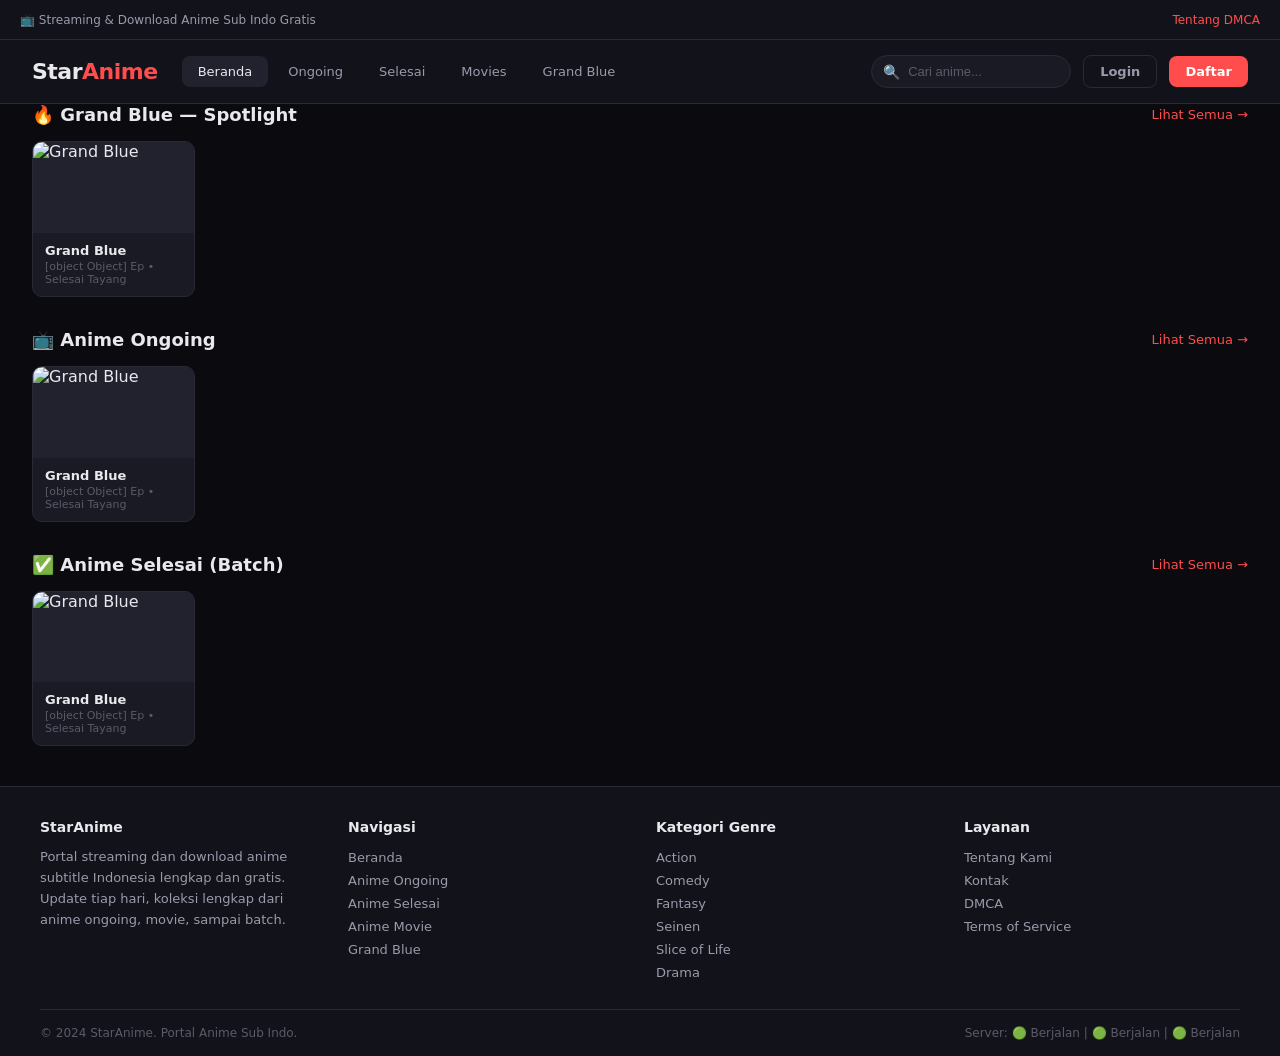
==== kuramanime-clone/index.html @ 2b2da693 "Add files via upload" ====
<!DOCTYPE html>
<html lang="id">
<head>
  <meta charset="UTF-8">
  <meta name="viewport" content="width=device-width, initial-scale=1.0">
  <title>StarAnime — Portal Streaming & Download Anime Sub Indo</title>
  <link rel="stylesheet" href="style.css">
</head>
<body>

  <!-- Top Bar -->
  <div class="top-bar">
    <div class="ads-info">
      <span>📺 Streaming & Download Anime Sub Indo Gratis</span>
    </div>
    <div>
      <a href="#">Tentang</a>
      <a href="#">DMCA</a>
    </div>
  </div>

  <!-- Header -->
  <header class="header">
    <a href="index.html" class="logo">Star<span>Anime</span></a>
    <ul class="nav">
      <li><a href="index.html" class="active">Beranda</a></li>
      <li><a href="#">Ongoing</a></li>
      <li><a href="#">Selesai</a></li>
      <li><a href="#">Movies</a></li>
      <li><a href="anime.html?anime=grand-blue">Grand Blue</a></li>
    </ul>
    <div class="header-right">
      <div class="search-box">
        <span class="icon">🔍</span>
        <input type="text" placeholder="Cari anime..." id="searchInput">
      </div>
      <a href="#" class="btn btn-outline">Login</a>
      <a href="#" class="btn btn-primary">Daftar</a>
    </div>
  </header>

  <!-- Main Content -->
  <main class="main" id="main"></main>

  <!-- Footer -->
  <footer class="footer">
    <div class="footer-grid">
      <div class="footer-col">
        <h3>StarAnime</h3>
        <p style="color:var(--text-secondary);font-size:13px;line-height:1.6">
          Portal streaming dan download anime subtitle Indonesia lengkap dan gratis.
          Update tiap hari, koleksi lengkap dari anime ongoing, movie, sampai batch.
        </p>
      </div>
      <div class="footer-col">
        <h3>Navigasi</h3>
        <ul>
          <li><a href="index.html">Beranda</a></li>
          <li><a href="#">Anime Ongoing</a></li>
          <li><a href="#">Anime Selesai</a></li>
          <li><a href="#">Anime Movie</a></li>
          <li><a href="anime.html?anime=grand-blue">Grand Blue</a></li>
        </ul>
      </div>
      <div class="footer-col">
        <h3>Kategori Genre</h3>
        <ul>
          <li><a href="#">Action</a></li>
          <li><a href="#">Comedy</a></li>
          <li><a href="#">Fantasy</a></li>
          <li><a href="#">Seinen</a></li>
          <li><a href="#">Slice of Life</a></li>
          <li><a href="#">Drama</a></li>
        </ul>
      </div>
      <div class="footer-col">
        <h3>Layanan</h3>
        <ul>
          <li><a href="#">Tentang Kami</a></li>
          <li><a href="#">Kontak</a></li>
          <li><a href="#">DMCA</a></li>
          <li><a href="#">Terms of Service</a></li>
        </ul>
      </div>
    </div>
    <div class="footer-bottom">
      <span>© 2024 StarAnime. Portal Anime Sub Indo.</span>
      <span>Server: 🟢 Berjalan | 🟢 Berjalan | 🟢 Berjalan</span>
    </div>
  </footer>

  <script src="js/app.js"></script>
</body>
</html>
---- kuramanime-clone/style.css ----
/* ===== RESET & BASE ===== */
*, *::before, *::after { box-sizing: border-box; margin: 0; padding: 0; }

:root {
    --bg-primary: #0a0a0f;
    --bg-secondary: #12121a;
    --bg-card: #1a1a24;
    --bg-hover: #22222e;
    --text-primary: #e8e8ed;
    --text-secondary: #9a9aab;
    --text-muted: #5a5a6a;
    --accent: #ff4d4d;
    --accent-hover: #ff6b6b;
    --accent-glow: rgba(255, 77, 77, 0.3);
    --border: #2a2a36;
    --border-light: #3a3a46;
}

html { scroll-behavior: smooth; }

body {
    font-family: 'Inter', 'Segoe UI', system-ui, sans-serif;
    background: var(--bg-primary);
    color: var(--text-primary);
    min-height: 100vh;
    overflow-x: hidden;
}

a { color: inherit; text-decoration: none; }
ul { list-style: none; }

/* ===== SCROLLBAR ===== */
::-webkit-scrollbar { width: 6px; }
::-webkit-scrollbar-track { background: var(--bg-primary); }
::-webkit-scrollbar-thumb { background: var(--border); border-radius: 3px; }
::-webkit-scrollbar-thumb:hover { background: var(--text-muted); }

/* ===== TOP BAR ===== */
.top-bar {
    position: fixed; top: 0; left: 0; right: 0;
    height: 40px;
    background: var(--bg-secondary);
    border-bottom: 1px solid var(--border);
    display: flex; align-items: center; justify-content: space-between;
    padding: 0 20px;
    font-size: 12px;
    color: var(--text-secondary);
    z-index: 1000;
}
.top-bar .ads-info { display: flex; gap: 16px; align-items: center; }
.top-bar a { color: var(--accent); text-decoration: none; }
.top-bar a:hover { color: var(--accent-hover); }

/* ===== HEADER ===== */
.header {
    position: fixed; top: 40px; left: 0; right: 0;
    height: 64px;
    background: var(--bg-secondary);
    border-bottom: 1px solid var(--border);
    display: flex; align-items: center;
    padding: 0 32px;
    z-index: 999;
    gap: 24px;
}
.logo {
    font-size: 22px; font-weight: 800; color: var(--text-primary);
    text-decoration: none; letter-spacing: -0.5px;
}
.logo span { color: var(--accent); }
.nav { display: flex; gap: 4px; list-style: none; flex: 1; }
.nav li a {
    display: block; padding: 8px 16px; color: var(--text-secondary);
    text-decoration: none; font-size: 13px; border-radius: 8px;
    transition: all 0.2s;
}
.nav li a:hover, .nav li a.active {
    color: var(--text-primary); background: var(--bg-hover);
}
.header-right { display: flex; gap: 12px; margin-left: auto; align-items: center; }
.search-box {
    position: relative; display: flex; align-items: center;
}
.search-box input {
    background: var(--bg-card); border: 1px solid var(--border);
    border-radius: 20px; padding: 8px 16px 8px 36px; color: var(--text-primary);
    font-size: 13px; width: 200px; outline: none; transition: all 0.2s;
}
.search-box input:focus { border-color: var(--accent); width: 260px; }
.search-box input::placeholder { color: var(--text-muted); }
.search-box .icon { position: absolute; left: 12px; color: var(--text-muted); font-size: 14px; }
.btn {
    display: inline-flex; align-items: center; justify-content: center;
    padding: 8px 16px; border-radius: 8px; font-size: 13px; font-weight: 600;
    cursor: pointer; transition: all 0.2s; border: none;
}
.btn-primary { background: var(--accent); color: white; }
.btn-primary:hover { background: var(--accent-hover); color: white; }
.btn-outline { background: transparent; border: 1px solid var(--border); color: var(--text-secondary); }
.btn-outline:hover { border-color: var(--text-muted); color: var(--text-primary); }

/* ===== MAIN CONTENT ===== */
.main { margin-top: 104px; padding: 0 32px; }

/* ===== HERO ===== */
.hero {
    display: flex; gap: 32px; align-items: center;
    background: linear-gradient(135deg, #1a0a0a 0%, #0a0a1a 100%);
    border: 1px solid var(--border); border-radius: 12px;
    padding: 32px; margin-bottom: 32px;
}
.hero-info { flex: 1; }
.hero-badge {
    display: inline-block; padding: 4px 12px; background: var(--accent);
    color: white; border-radius: 20px; font-size: 11px; font-weight: 700;
    text-transform: uppercase; letter-spacing: 1px; margin-bottom: 12px;
}
.hero-info h1 { font-size: 28px; font-weight: 800; margin-bottom: 8px; line-height: 1.2; }
.hero-info p { color: var(--text-secondary); font-size: 14px; line-height: 1.6; margin-bottom: 16px; }
.hero-stats { display: flex; gap: 12px; margin-bottom: 20px; flex-wrap: wrap; }
.hero-stat {
    display: flex; align-items: center; gap: 6px;
    background: var(--bg-card); border: 1px solid var(--border);
    border-radius: 8px; padding: 8px 14px; font-size: 13px;
}
.hero-stat .value { font-weight: 700; color: var(--accent); }
.hero-stat .label { color: var(--text-muted); }
.hero-image { flex-shrink: 0; width: 240px; }
.hero-image img { width: 100%; aspect-ratio: 16/9; object-fit: cover; border-radius: 8px; }

/* ===== SECTION ===== */
.section { margin-bottom: 32px; }
.section-header {
    display: flex; align-items: center; justify-content: space-between;
    margin-bottom: 16px; flex-wrap: wrap; gap: 8px;
}
.section-header h2 { font-size: 18px; font-weight: 700; }
.section-header .link { font-size: 13px; color: var(--accent); }

/* ===== GRID ===== */
.grid {
    display: grid; grid-template-columns: repeat(auto-fill, minmax(160px, 1fr));
    gap: 12px;
}
.card {
    background: var(--bg-card); border: 1px solid var(--border);
    border-radius: 10px; overflow: hidden; cursor: pointer;
    transition: all 0.25s; display: block;
}
.card:hover {
    border-color: var(--border-light);
    transform: translateY(-3px); box-shadow: 0 8px 24px rgba(0,0,0,0.3);
}
.card .thumb {
    width: 100%; aspect-ratio: 16/9; background: var(--bg-hover);
    position: relative; overflow: hidden;
}
.card .thumb img { width: 100%; height: 100%; object-fit: cover; transition: transform 0.3s; }
.card:hover .thumb img { transform: scale(1.05); }
.card .overlay {
    position: absolute; inset: 0; background: rgba(0,0,0,0.5);
    display: flex; align-items: center; justify-content: center;
    opacity: 0; transition: opacity 0.2s;
}
.card:hover .overlay { opacity: 1; }
.play-btn {
    width: 40px; height: 40px; border-radius: 50%; background: var(--accent);
    display: flex; align-items: center; justify-content: center;
    font-size: 16px; color: white; box-shadow: 0 4px 16px var(--accent-glow);
}
.card .info { padding: 10px 12px; }
.card .info .title { font-size: 13px; font-weight: 600; margin-bottom: 2px; white-space: nowrap; overflow: hidden; text-overflow: ellipsis; }
.card .info .sub { font-size: 11px; color: var(--text-muted); }

/* ===== ANIME DETAIL ===== */
.anime-detail-hero {
    display: flex; gap: 32px; align-items: flex-start;
    background: linear-gradient(135deg, #1a0a0a 0%, #0a0a1a 100%);
    border: 1px solid var(--border); border-radius: 12px;
    padding: 32px; margin-bottom: 32px;
}
.anime-cover { flex-shrink: 0; width: 200px; }
.anime-cover img { width: 100%; aspect-ratio: 2/3; object-fit: cover; border-radius: 8px; }
.anime-info { flex: 1; }
.anime-info .title { font-size: 24px; font-weight: 800; margin-bottom: 4px; }
.anime-info .alt-titles { font-size: 12px; color: var(--text-muted); margin-bottom: 8px; }
.anime-info .synopsis { color: var(--text-secondary); font-size: 13px; line-height: 1.7; margin-bottom: 12px; }
.anime-meta {
    display: grid; grid-template-columns: repeat(auto-fill, minmax(140px, 1fr));
    gap: 8px; margin-bottom: 16px;
}
.anime-meta-item {
    display: flex; flex-direction: column; gap: 2px;
    padding: 8px 12px; background: var(--bg-card); border: 1px solid var(--border);
    border-radius: 8px;
}
.anime-meta-item .meta-label { font-size: 10px; color: var(--text-muted); text-transform: uppercase; letter-spacing: 0.5px; }
.anime-meta-item .meta-value { font-size: 12px; font-weight: 600; }
.anime-actions { display: flex; gap: 10px; margin-bottom: 16px; }
.genre-tag {
    display: inline-block; padding: 4px 10px; background: var(--bg-card);
    border: 1px solid var(--border); border-radius: 16px;
    font-size: 11px; color: var(--text-secondary); margin-right: 6px; margin-bottom: 6px;
}

/* ===== EPISODE LIST ===== */
.episode-list { margin-bottom: 24px; }
.episode-list h3 { font-size: 16px; font-weight: 700; margin-bottom: 12px; }
.episode-grid { display: grid; grid-template-columns: repeat(auto-fill, minmax(120px, 1fr)); gap: 8px; }
.episode-item {
    display: flex; flex-direction: column; align-items: center;
    padding: 12px; background: var(--bg-card); border: 1px solid var(--border);
    border-radius: 8px; cursor: pointer; transition: all 0.2s;
}
.episode-item:hover { border-color: var(--accent); background: var(--bg-hover); }
.episode-item .ep-num { font-size: 12px; color: var(--text-muted); margin-bottom: 4px; }
.episode-item .ep-badge { font-size: 14px; font-weight: 700; color: var(--accent); }
.episode-item.active { border-color: var(--accent); background: rgba(255,77,77,0.1); }

/* ===== PLAYER SECTION ===== */
.player-section {
    background: var(--bg-secondary); border: 1px solid var(--border);
    border-radius: 12px; padding: 24px; margin-bottom: 32px;
}
.player-wrapper {
    position: relative; width: 100%; aspect-ratio: 16/9;
    background: #000; border-radius: 8px; overflow: hidden;
    display: flex; align-items: center; justify-content: center;
}
.player-wrapper video, .player-wrapper iframe {
    width: 100%; height: 100%; object-fit: contain;
    border: none;
}
.player-placeholder {
    text-align: center; color: var(--text-muted);
}
.player-placeholder .big-icon { font-size: 48px; margin-bottom: 8px; opacity: 0.5; }
.player-controls {
    display: flex; justify-content: center; gap: 8px; margin-top: 16px;
}
.player-controls button {
    padding: 8px 16px; background: var(--bg-card); border: 1px solid var(--border);
    border-radius: 8px; color: var(--text-primary); cursor: pointer; font-size: 13px;
    transition: all 0.2s;
}
.player-controls button:hover { border-color: var(--accent); color: var(--accent); }

/* ===== EPISODE NAV ===== */
.episode-nav {
    display: flex; align-items: center; justify-content: center; gap: 16px;
    padding: 16px; background: var(--bg-secondary); border: 1px solid var(--border);
    border-radius: 12px; margin-bottom: 32px;
}
.episode-nav a {
    padding: 10px 20px; background: var(--bg-card); border: 1px solid var(--border);
    border-radius: 8px; color: var(--text-primary); font-size: 13px; transition: all 0.2s;
}
.episode-nav a:hover { border-color: var(--accent); color: var(--accent); }
.episode-nav .ep-current { font-size: 14px; font-weight: 700; color: var(--accent); min-width: 80px; text-align: center; }

/* ===== DOWNLOAD SECTION ===== */
.download-section { margin-bottom: 32px; }
.download-section h3 { font-size: 16px; font-weight: 700; margin-bottom: 12px; }
.download-links { display: flex; flex-direction: column; gap: 8px; }
.download-link {
    display: flex; align-items: center; gap: 12px;
    padding: 12px 16px; background: var(--bg-card); border: 1px solid var(--border);
    border-radius: 8px; transition: all 0.2s;
}
.download-link:hover { border-color: var(--accent); }
.download-link .quality { font-size: 12px; font-weight: 700; color: var(--accent); min-width: 50px; }
.download-link .server { font-size: 12px; color: var(--text-muted); }
.download-link .btn { margin-left: auto; }
.download-link .size { font-size: 11px; color: var(--text-muted); }

/* ===== RELATED ANIME ===== */
.related-section { margin-bottom: 32px; }
.related-section h3 { font-size: 16px; font-weight: 700; margin-bottom: 12px; }
.related-grid { display: grid; grid-template-columns: repeat(auto-fill, minmax(140px, 1fr)); gap: 10px; }

/* ===== FOOTER ===== */
.footer {
    background: var(--bg-secondary); border-top: 1px solid var(--border);
    padding: 32px 32px 16px; margin-top: 40px;
}
.footer-grid {
    display: grid; grid-template-columns: repeat(auto-fit, minmax(180px, 1fr));
    gap: 32px; max-width: 1200px; margin: 0 auto 24px;
}
.footer-col h3 { font-size: 14px; font-weight: 700; margin-bottom: 12px; color: var(--text-primary); }
.footer-col ul { list-style: none; }
.footer-col ul li { margin-bottom: 4px; }
.footer-col ul li a { color: var(--text-secondary); font-size: 13px; transition: color 0.2s; }
.footer-col ul li a:hover { color: var(--accent); }
.footer-bottom {
    max-width: 1200px; margin: 0 auto; padding-top: 16px;
    border-top: 1px solid var(--border);
    display: flex; justify-content: space-between; align-items: center; flex-wrap: wrap;
    font-size: 12px; color: var(--text-muted);
}

/* ===== RESPONSIVE ===== */
@media (max-width: 768px) {
    .header { padding: 0 16px; gap: 12px; }
    .nav { display: none; }
    .header-right { margin-left: 0; }
    .search-box input { width: 120px; }
    .search-box input:focus { width: 160px; }
    .main { padding: 0 16px; }
    .hero, .anime-detail-hero { flex-direction: column; }
    .hero-image, .anime-cover { width: 100%; max-width: 200px; }
    .hero-image img, .anime-cover img { aspect-ratio: 16/9; }
}
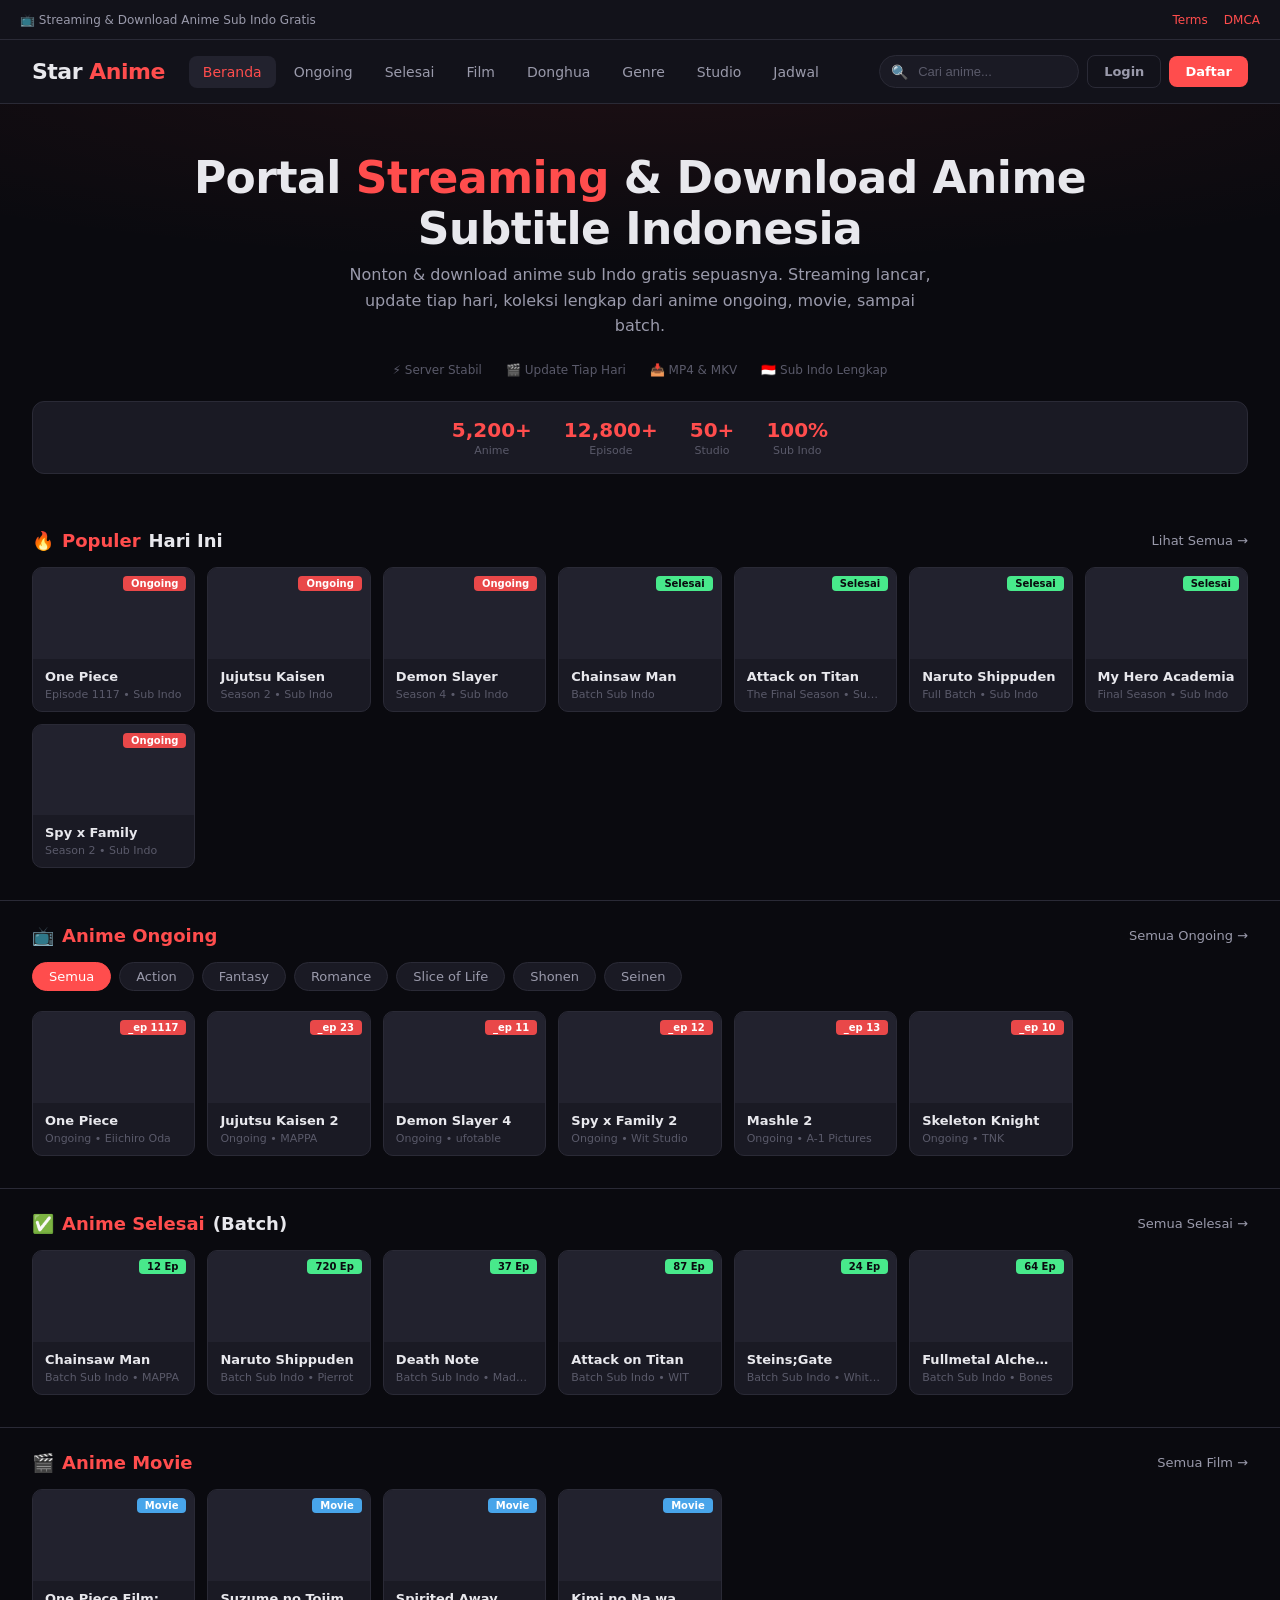
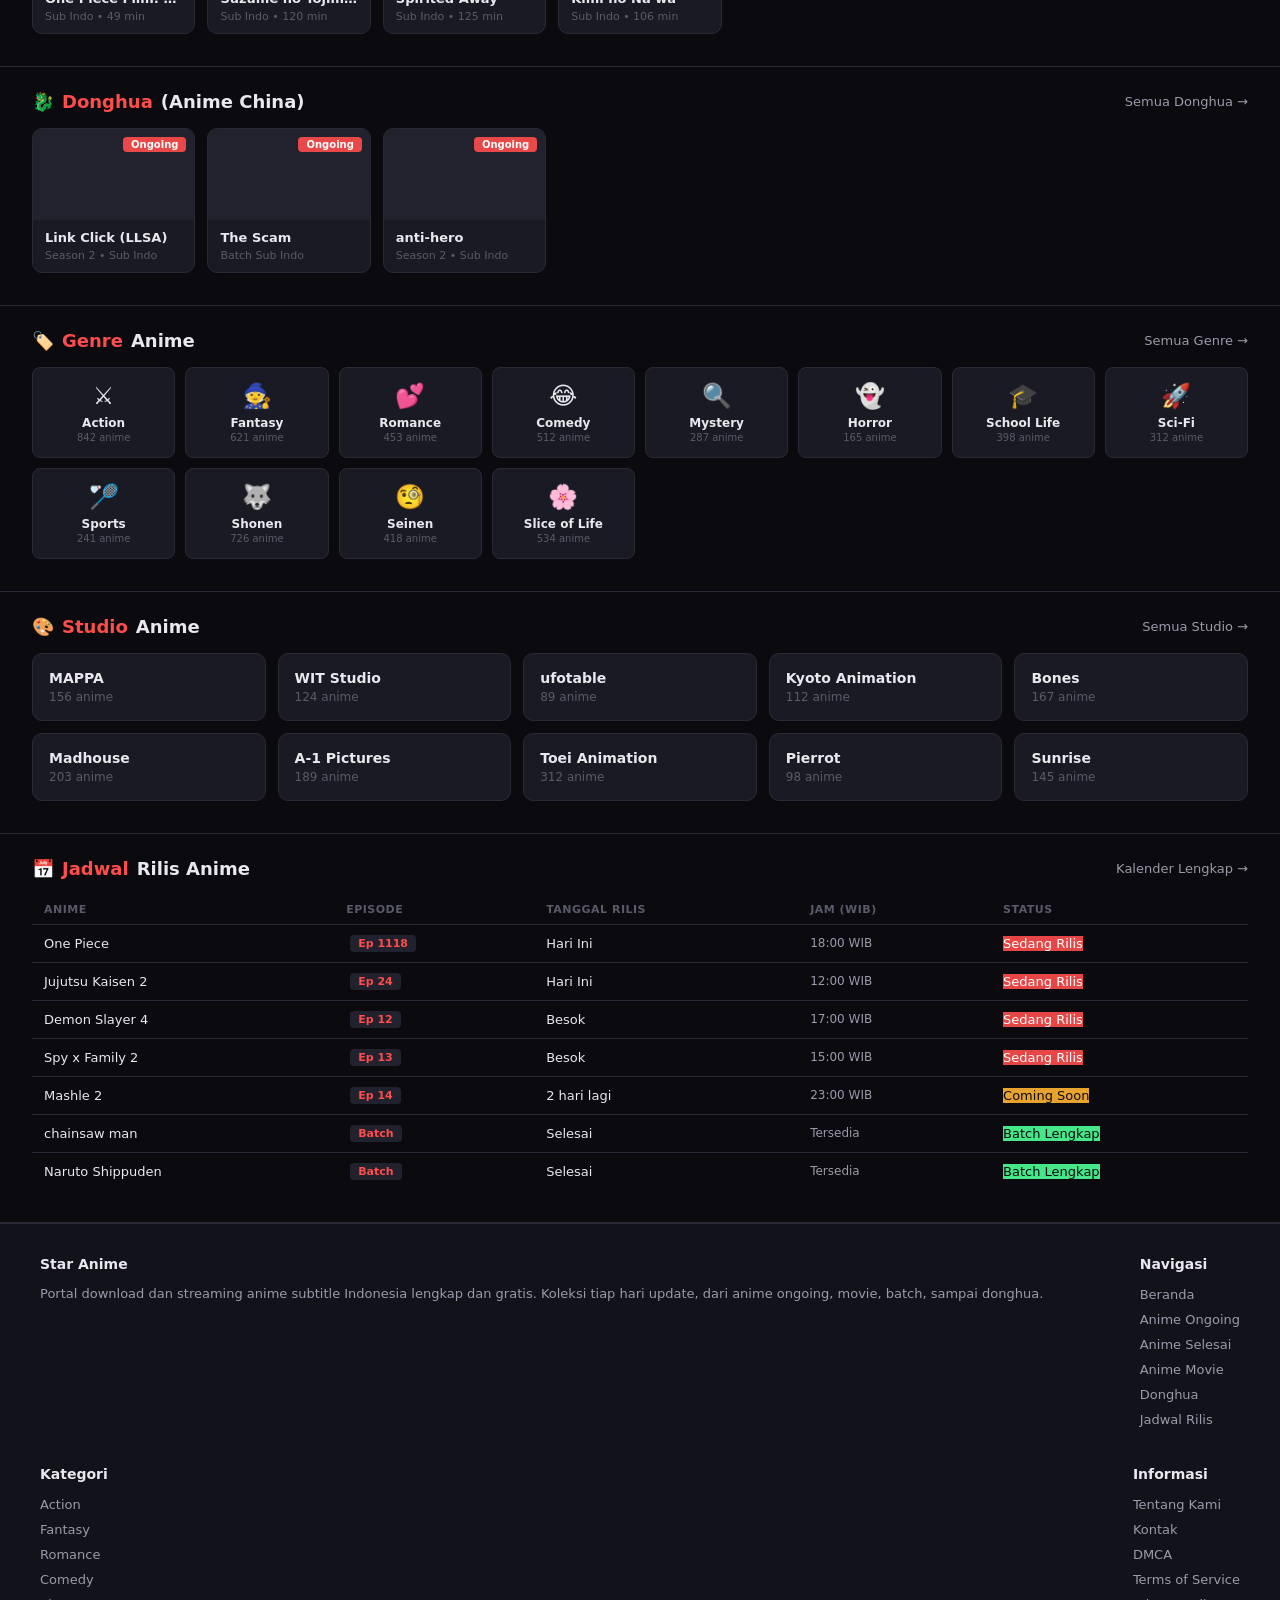
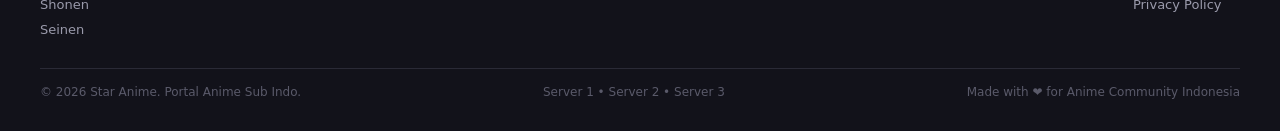
==== commit 0aac56fe: "Add files via upload" ====
--- a/kuramanime-clone/index.html
+++ b/kuramanime-clone/index.html
@@ -1,94 +1,1235 @@
 <!DOCTYPE html>
 <html lang="id">
 <head>
-  <meta charset="UTF-8">
-  <meta name="viewport" content="width=device-width, initial-scale=1.0">
-  <title>StarAnime — Portal Streaming & Download Anime Sub Indo</title>
-  <link rel="stylesheet" href="style.css">
+    <meta charset="UTF-8">
+    <meta name="viewport" content="width=device-width, initial-scale=1.0">
+    <title>Star Anime | Portal Anime Streaming Indonesia</title>
+    <style>
+        /* ===== RESET & BASE ===== */
+        *, *::before, *::after { box-sizing: border-box; margin: 0; padding: 0; }
+        :root {
+            --bg-primary: #0a0a0f;
+            --bg-secondary: #12121a;
+            --bg-card: #1a1a24;
+            --bg-hover: #22222e;
+            --text-primary: #e8e8ed;
+            --text-secondary: #9a9aab;
+            --text-muted: #5a5a6a;
+            --accent: #ff4d4d;
+            --accent-hover: #ff6b6b;
+            --accent-glow: rgba(255, 77, 77, 0.3);
+            --border: #2a2a36;
+            --border-light: #3a3a46;
+        }
+        html { scroll-behavior: smooth; }
+        body {
+            font-family: 'Inter', 'Segoe UI', system-ui, sans-serif;
+            background: var(--bg-primary);
+            color: var(--text-primary);
+            min-height: 100vh;
+            overflow-x: hidden;
+        }
+
+        /* ===== SCROLLBAR ===== */
+        ::-webkit-scrollbar { width: 6px; }
+        ::-webkit-scrollbar-track { background: var(--bg-primary); }
+        ::-webkit-scrollbar-thumb { background: var(--border); border-radius: 3px; }
+        ::-webkit-scrollbar-thumb:hover { background: var(--text-muted); }
+
+        /* ===== TOP BAR ===== */
+        .top-bar {
+            position: fixed; top: 0; left: 0; right: 0;
+            height: 40px;
+            background: var(--bg-secondary);
+            border-bottom: 1px solid var(--border);
+            display: flex; align-items: center; justify-content: space-between;
+            padding: 0 20px;
+            z-index: 1000;
+            font-size: 12px;
+            color: var(--text-secondary);
+        }
+        .top-bar .ads-info { display: flex; gap: 16px; align-items: center; }
+        .top-bar a { color: var(--accent); text-decoration: none; }
+        .top-bar a:hover { color: var(--accent-hover); }
+        .top-bar .announcements {
+            position: relative;
+            cursor: pointer;
+        }
+        .top-bar .announcements::after {
+            content: '';
+            position: absolute; top: 4px; right: -6px;
+            width: 6px; height: 6px;
+            background: var(--accent);
+            border-radius: 50%;
+        }
+
+        /* ===== HEADER ===== */
+        .header {
+            position: fixed; top: 40px; left: 0; right: 0;
+            height: 64px;
+            background: var(--bg-secondary);
+            border-bottom: 1px solid var(--border);
+            display: flex; align-items: center;
+            padding: 0 32px;
+            z-index: 999;
+            gap: 24px;
+        }
+        .logo {
+            font-size: 22px;
+            font-weight: 800;
+            color: var(--text-primary);
+            letter-spacing: -0.5px;
+            text-decoration: none;
+            white-space: nowrap;
+        }
+        .logo span { color: var(--accent); }
+        .logo:hover { color: var(--text-primary); }
+
+        .nav-menu {
+            display: flex; gap: 4px;
+            list-style: none;
+            flex: 1;
+        }
+        .nav-menu li a {
+            display: block;
+            padding: 8px 14px;
+            color: var(--text-secondary);
+            text-decoration: none;
+            font-size: 14px;
+            font-weight: 500;
+            border-radius: 8px;
+            transition: all 0.2s;
+            white-space: nowrap;
+        }
+        .nav-menu li a:hover,
+        .nav-menu li a.active {
+            color: var(--text-primary);
+            background: var(--bg-hover);
+        }
+        .nav-menu li a.active { color: var(--accent); }
+
+        .nav-actions {
+            display: flex; gap: 8px; align-items: center;
+            margin-left: auto;
+        }
+        .search-box {
+            position: relative;
+            display: flex; align-items: center;
+        }
+        .search-box input {
+            background: var(--bg-card);
+            border: 1px solid var(--border);
+            border-radius: 20px;
+            padding: 8px 16px 8px 38px;
+            color: var(--text-primary);
+            font-size: 13px;
+            width: 200px;
+            outline: none;
+            transition: border-color 0.2s, width 0.2s;
+        }
+        .search-box input:focus {
+            border-color: var(--accent);
+            width: 260px;
+        }
+        .search-box input::placeholder { color: var(--text-muted); }
+        .search-box .icon {
+            position: absolute; left: 12px;
+            color: var(--text-muted);
+            font-size: 14px;
+            pointer-events: none;
+        }
+        .btn {
+            display: inline-flex; align-items: center;
+            padding: 8px 16px;
+            border-radius: 8px;
+            font-size: 13px; font-weight: 600;
+            cursor: pointer; border: none;
+            transition: all 0.2s;
+            text-decoration: none;
+        }
+        .btn-primary {
+            background: var(--accent);
+            color: white;
+        }
+        .btn-primary:hover { background: var(--accent-hover); color: white; }
+        .btn-outline {
+            background: transparent;
+            border: 1px solid var(--border);
+            color: var(--text-secondary);
+        }
+        .btn-outline:hover { border-color: var(--text-muted); color: var(--text-primary); }
+
+        /* ===== HERO SECTION ===== */
+        .hero {
+            margin-top: 104px;
+            padding: 48px 32px 32px;
+            background:
+                radial-gradient(ellipse 80% 50% at 50% -10%, rgba(255, 77, 77, 0.08), transparent),
+                var(--bg-primary);
+            text-align: center;
+        }
+        .hero h1 {
+            font-size: clamp(28px, 5vw, 44px);
+            font-weight: 800;
+            letter-spacing: -0.5px;
+            margin-bottom: 8px;
+        }
+        .hero h1 span { color: var(--accent); }
+        .hero p {
+            color: var(--text-secondary);
+            font-size: 16px;
+            max-width: 600px;
+            margin: 0 auto 24px;
+            line-height: 1.6;
+        }
+        .hero-meta {
+            display: flex; justify-content: center; gap: 24px;
+            font-size: 12px; color: var(--text-muted);
+            margin-bottom: 16px;
+        }
+        .hero-meta span { display: flex; align-items: center; gap: 4px; }
+        .hero-stats {
+            display: flex; justify-content: center; gap: 32px;
+            margin-top: 24px;
+            padding: 16px;
+            background: var(--bg-card);
+            border-radius: 12px;
+            border: 1px solid var(--border);
+        }
+        .hero-stat { text-align: center; }
+        .hero-stat .value {
+            font-size: 20px; font-weight: 700;
+            color: var(--accent);
+        }
+        .hero-stat .label {
+            font-size: 11px; color: var(--text-muted);
+            margin-top: 2px;
+        }
+
+        /* ===== SECTION ===== */
+        .section {
+            padding: 24px 32px 32px;
+            border-bottom: 1px solid var(--border);
+        }
+        .section-header {
+            display: flex; align-items: center;
+            justify-content: space-between;
+            margin-bottom: 16px;
+        }
+        .section-header h2 {
+            font-size: 18px;
+            font-weight: 700;
+            display: flex; align-items: center; gap: 8px;
+        }
+        .section-header h2 .badge {
+            background: var(--accent);
+            color: white;
+            font-size: 10px;
+            padding: 2px 8px;
+            border-radius: 10px;
+            font-weight: 600;
+        }
+        .view-all {
+            color: var(--text-secondary);
+            text-decoration: none;
+            font-size: 13px;
+            font-weight: 500;
+            transition: color 0.2s;
+        }
+        .view-all:hover { color: var(--accent); }
+
+        /* ===== ANIME GRID ===== */
+        .anime-grid {
+            display: grid;
+            grid-template-columns: repeat(auto-fill, minmax(160px, 1fr));
+            gap: 12px;
+        }
+        .anime-card {
+            background: var(--bg-card);
+            border: 1px solid var(--border);
+            border-radius: 10px;
+            overflow: hidden;
+            cursor: pointer;
+            transition: all 0.25s;
+            position: relative;
+        }
+        .anime-card:hover {
+            border-color: var(--border-light);
+            transform: translateY(-3px);
+            box-shadow: 0 8px 24px rgba(0,0,0,0.3);
+        }
+        .anime-card .thumbnail {
+            width: 100%;
+            aspect-ratio: 16/9;
+            background: var(--bg-hover);
+            position: relative;
+            overflow: hidden;
+        }
+        .anime-card .thumbnail img {
+            width: 100%; height: 100%;
+            object-fit: cover;
+            transition: transform 0.3s;
+        }
+        .anime-card:hover .thumbnail img { transform: scale(1.05); }
+        .anime-card .thumbnail .play-overlay {
+            position: absolute;
+            top: 0; left: 0; right: 0; bottom: 0;
+            background: rgba(0,0,0,0.5);
+            display: flex; align-items: center; justify-content: center;
+            opacity: 0;
+            transition: opacity 0.2s;
+        }
+        .anime-card:hover .play-overlay { opacity: 1; }
+        .play-btn {
+            width: 48px; height: 48px;
+            border-radius: 50%;
+            background: var(--accent);
+            display: flex; align-items: center; justify-content: center;
+            color: white; font-size: 18px;
+            box-shadow: 0 4px 16px var(--accent-glow);
+        }
+        .anime-card .card-info {
+            padding: 10px 12px;
+        }
+        .anime-card .card-info .title {
+            font-size: 13px; font-weight: 600;
+            white-space: nowrap;
+            overflow: hidden;
+            text-overflow: ellipsis;
+            margin-bottom: 4px;
+        }
+        .anime-card .card-info .sub-title {
+            font-size: 11px; color: var(--text-muted);
+            white-space: nowrap;
+            overflow: hidden;
+            text-overflow: ellipsis;
+        }
+        .anime-card .status-badge {
+            position: absolute;
+            top: 8px; right: 8px;
+            padding: 2px 8px;
+            border-radius: 4px;
+            font-size: 10px; font-weight: 600;
+            z-index: 2;
+        }
+        .status-ongoing {
+            background: rgba(255, 77, 77, 0.9);
+            color: white;
+        }
+        .status-completed {
+            background: rgba(77, 255, 150, 0.9);
+            color: #0a0a0f;
+        }
+        .status-movie {
+            background: rgba(77, 180, 255, 0.9);
+            color: white;
+        }
+        .status-new {
+            background: rgba(255, 180, 50, 0.9);
+            color: #0a0a0f;
+        }
+
+        /* ===== CATEGORY TABS ===== */
+        .category-tabs {
+            display: flex; gap: 8px;
+            overflow-x: auto;
+            padding-bottom: 4px;
+            margin-bottom: 16px;
+            scrollbar-width: none;
+        }
+        .category-tabs::-webkit-scrollbar { display: none; }
+        .category-tab {
+            padding: 6px 16px;
+            border-radius: 20px;
+            background: var(--bg-card);
+            border: 1px solid var(--border);
+            color: var(--text-secondary);
+            font-size: 13px; font-weight: 500;
+            cursor: pointer;
+            white-space: nowrap;
+            transition: all 0.2s;
+            text-decoration: none;
+            display: inline-flex; align-items: center; gap: 6px;
+        }
+        .category-tab:hover {
+            border-color: var(--text-muted);
+            color: var(--text-primary);
+        }
+        .category-tab.active {
+            background: var(--accent);
+            border-color: var(--accent);
+            color: white;
+        }
+
+        /* ===== GENRE GRID ===== */
+        .genre-grid {
+            display: grid;
+            grid-template-columns: repeat(auto-fill, minmax(140px, 1fr));
+            gap: 10px;
+        }
+        .genre-card {
+            background: var(--bg-card);
+            border: 1px solid var(--border);
+            border-radius: 8px;
+            padding: 14px 12px;
+            text-align: center;
+            cursor: pointer;
+            transition: all 0.2s;
+            text-decoration: none;
+            color: var(--text-primary);
+        }
+        .genre-card:hover {
+            border-color: var(--accent);
+            background: var(--bg-hover);
+        }
+        .genre-card .genre-icon {
+            font-size: 24px;
+            margin-bottom: 6px;
+        }
+        .genre-card .genre-name {
+            font-size: 12px; font-weight: 600;
+        }
+        .genre-card .genre-count {
+            font-size: 10px; color: var(--text-muted);
+            margin-top: 2px;
+        }
+
+        /* ===== STUDIO CARDS ===== */
+        .studio-grid {
+            display: grid;
+            grid-template-columns: repeat(auto-fill, minmax(200px, 1fr));
+            gap: 12px;
+        }
+        .studio-card {
+            background: var(--bg-card);
+            border: 1px solid var(--border);
+            border-radius: 10px;
+            padding: 16px;
+            cursor: pointer;
+            transition: all 0.2s;
+            text-decoration: none;
+            color: var(--text-primary);
+        }
+        .studio-card:hover {
+            border-color: var(--border-light);
+            background: var(--bg-hover);
+        }
+        .studio-card .studio-name {
+            font-size: 14px; font-weight: 600;
+            margin-bottom: 4px;
+        }
+        .studio-card .studio-count {
+            font-size: 12px; color: var(--text-muted);
+        }
+
+        /* ===== SCHEDULE TABLE ===== */
+        .schedule-table {
+            width: 100%;
+            border-collapse: collapse;
+            font-size: 13px;
+        }
+        .schedule-table th {
+            text-align: left;
+            padding: 8px 12px;
+            color: var(--text-muted);
+            font-weight: 600;
+            font-size: 11px;
+            text-transform: uppercase;
+            letter-spacing: 0.5px;
+            border-bottom: 1px solid var(--border);
+        }
+        .schedule-table td {
+            padding: 10px 12px;
+            border-bottom: 1px solid var(--border);
+            vertical-align: middle;
+        }
+        .schedule-table tr:last-child td { border-bottom: none; }
+        .schedule-table td a {
+            color: var(--text-primary);
+            text-decoration: none;
+            font-weight: 500;
+        }
+        .schedule-table td a:hover { color: var(--accent); }
+        .schedule-table .ep-badge {
+            display: inline-block;
+            padding: 2px 8px;
+            background: var(--bg-hover);
+            border-radius: 4px;
+            font-size: 11px;
+            color: var(--accent);
+            font-weight: 600;
+            margin-left: 4px;
+        }
+        .schedule-table .time {
+            color: var(--text-secondary);
+            font-size: 12px;
+        }
+
+        /* ===== FOOTER ===== */
+        .footer {
+            padding: 32px;
+            background: var(--bg-secondary);
+            border-top: 1px solid var(--border);
+            margin-top: 0;
+        }
+        .footer-inner {
+            max-width: 1200px;
+            margin: 0 auto;
+            display: flex; justify-content: space-between;
+            gap: 32px;
+            flex-wrap: wrap;
+        }
+        .footer-section h3 {
+            font-size: 14px; font-weight: 700;
+            margin-bottom: 12px;
+            color: var(--text-primary);
+        }
+        .footer-section ul {
+            list-style: none;
+        }
+        .footer-section ul li {
+            margin-bottom: 6px;
+        }
+        .footer-section ul li a {
+            color: var(--text-secondary);
+            text-decoration: none;
+            font-size: 13px;
+            transition: color 0.2s;
+        }
+        .footer-section ul li a:hover { color: var(--accent); }
+        .footer-bottom {
+            max-width: 1200px;
+            margin: 24px auto 0;
+            padding-top: 16px;
+            border-top: 1px solid var(--border);
+            display: flex; justify-content: space-between;
+            align-items: center;
+            flex-wrap: wrap;
+            gap: 8px;
+            font-size: 12px;
+            color: var(--text-muted);
+        }
+
+        /* ===== RESPONSIVE ===== */
+        @media (max-width: 768px) {
+            .header { padding: 0 16px; gap: 12px; flex-wrap: wrap; height: auto; }
+            .nav-menu { order: 3; width: 100%; overflow-x: auto; padding-bottom: 4px; }
+            .nav-actions { margin-left: 0; }
+            .search-box input { width: 140px; }
+            .search-box input:focus { width: 180px; }
+            .section { padding: 16px 16px 24px; }
+            .hero { padding: 32px 16px 24px; }
+            .anime-grid { grid-template-columns: repeat(auto-fill, minmax(140px, 1fr)); }
+            .footer-inner { flex-direction: column; }
+        }
+
+        /* ===== LOADING ANIMATION ===== */
+        @keyframes fadeInUp {
+            from { opacity: 0; transform: translateY(20px); }
+            to { opacity: 1; transform: translateY(0); }
+        }
+        .anime-card { animation: fadeInUp 0.4s ease-out both; }
+        .anime-card:nth-child(1) { animation-delay: 0.02s; }
+        .anime-card:nth-child(2) { animation-delay: 0.06s; }
+        .anime-card:nth-child(3) { animation-delay: 0.10s; }
+        .anime-card:nth-child(4) { animation-delay: 0.14s; }
+        .anime-card:nth-child(5) { animation-delay: 0.18s; }
+        .anime-card:nth-child(6) { animation-delay: 0.22s; }
+        .anime-card:nth-child(7) { animation-delay: 0.26s; }
+        .anime-card:nth-child(8) { animation-delay: 0.30s; }
+
+        /* ===== MISC ===== */
+        .text-accent { color: var(--accent); }
+        .bg-card { background: var(--bg-card); }
+        .border-subtle { border: 1px solid var(--border); }
+    </style>
 </head>
 <body>
 
-  <!-- Top Bar -->
-  <div class="top-bar">
-    <div class="ads-info">
-      <span>📺 Streaming & Download Anime Sub Indo Gratis</span>
+    <!-- TOP BAR -->
+    <div class="top-bar">
+        <div class="ads-info">
+            <span>📺 Streaming & Download Anime Sub Indo Gratis</span>
+        </div>
+        <div class="ads-info">
+            <a href="#">Terms</a>
+            <a href="#">DMCA</a>
+        </div>
     </div>
-    <div>
-      <a href="#">Tentang</a>
-      <a href="#">DMCA</a>
-    </div>
-  </div>
-
-  <!-- Header -->
-  <header class="header">
-    <a href="index.html" class="logo">Star<span>Anime</span></a>
-    <ul class="nav">
-      <li><a href="index.html" class="active">Beranda</a></li>
-      <li><a href="#">Ongoing</a></li>
-      <li><a href="#">Selesai</a></li>
-      <li><a href="#">Movies</a></li>
-      <li><a href="anime.html?anime=grand-blue">Grand Blue</a></li>
-    </ul>
-    <div class="header-right">
-      <div class="search-box">
-        <span class="icon">🔍</span>
-        <input type="text" placeholder="Cari anime..." id="searchInput">
-      </div>
-      <a href="#" class="btn btn-outline">Login</a>
-      <a href="#" class="btn btn-primary">Daftar</a>
-    </div>
-  </header>
-
-  <!-- Main Content -->
-  <main class="main" id="main"></main>
-
-  <!-- Footer -->
-  <footer class="footer">
-    <div class="footer-grid">
-      <div class="footer-col">
-        <h3>StarAnime</h3>
-        <p style="color:var(--text-secondary);font-size:13px;line-height:1.6">
-          Portal streaming dan download anime subtitle Indonesia lengkap dan gratis.
-          Update tiap hari, koleksi lengkap dari anime ongoing, movie, sampai batch.
-        </p>
-      </div>
-      <div class="footer-col">
-        <h3>Navigasi</h3>
-        <ul>
-          <li><a href="index.html">Beranda</a></li>
-          <li><a href="#">Anime Ongoing</a></li>
-          <li><a href="#">Anime Selesai</a></li>
-          <li><a href="#">Anime Movie</a></li>
-          <li><a href="anime.html?anime=grand-blue">Grand Blue</a></li>
-        </ul>
-      </div>
-      <div class="footer-col">
-        <h3>Kategori Genre</h3>
-        <ul>
-          <li><a href="#">Action</a></li>
-          <li><a href="#">Comedy</a></li>
-          <li><a href="#">Fantasy</a></li>
-          <li><a href="#">Seinen</a></li>
-          <li><a href="#">Slice of Life</a></li>
-          <li><a href="#">Drama</a></li>
-        </ul>
-      </div>
-      <div class="footer-col">
-        <h3>Layanan</h3>
-        <ul>
-          <li><a href="#">Tentang Kami</a></li>
-          <li><a href="#">Kontak</a></li>
-          <li><a href="#">DMCA</a></li>
-          <li><a href="#">Terms of Service</a></li>
-        </ul>
-      </div>
-    </div>
-    <div class="footer-bottom">
-      <span>© 2024 StarAnime. Portal Anime Sub Indo.</span>
-      <span>Server: 🟢 Berjalan | 🟢 Berjalan | 🟢 Berjalan</span>
-    </div>
-  </footer>
-
-  <script src="js/app.js"></script>
+
+    <!-- HEADER -->
+    <header class="header">
+        <a href="#" class="logo">Star<span> Anime</span></a>
+        <nav>
+            <ul class="nav-menu">
+                <li><a href="#" class="active">Beranda</a></li>
+                <li><a href="#ongoing">Ongoing</a></li>
+                <li><a href="#completed">Selesai</a></li>
+                <li><a href="#movies">Film</a></li>
+                <li><a href="#donghua">Donghua</a></li>
+                <li><a href="#genres">Genre</a></li>
+                <li><a href="#studios">Studio</a></li>
+                <li><a href="#schedule">Jadwal</a></li>
+            </ul>
+        </nav>
+        <div class="nav-actions">
+            <div class="search-box">
+                <span class="icon">🔍</span>
+                <input type="text" placeholder="Cari anime...">
+            </div>
+            <a href="#" class="btn btn-outline">Login</a>
+            <a href="#" class="btn btn-primary">Daftar</a>
+        </div>
+    </header>
+
+    <!-- HERO -->
+    <section class="hero">
+        <h1>Portal <span>Streaming</span> & Download Anime<br>Subtitle Indonesia</h1>
+        <p>Nonton & download anime sub Indo gratis sepuasnya. Streaming lancar, update tiap hari, koleksi lengkap dari anime ongoing, movie, sampai batch.</p>
+        <div class="hero-meta">
+            <span>⚡ Server Stabil</span>
+            <span>🎬 Update Tiap Hari</span>
+            <span>📥 MP4 & MKV</span>
+            <span>🇮🇩 Sub Indo Lengkap</span>
+        </div>
+        <div class="hero-stats">
+            <div class="hero-stat"><div class="value">5,200+</div><div class="label">Anime</div></div>
+            <div class="hero-stat"><div class="value">12,800+</div><div class="label">Episode</div></div>
+            <div class="hero-stat"><div class="value">50+</div><div class="label">Studio</div></div>
+            <div class="hero-stat"><div class="value">100%</div><div class="label">Sub Indo</div></div>
+        </div>
+    </section>
+
+    <!-- POPULAR / TRENDING -->
+    <section class="section" id="popular">
+        <div class="section-header">
+            <h2>🔥 <span class="text-accent">Populer</span> Hari Ini</h2>
+            <a href="#" class="view-all">Lihat Semua →</a>
+        </div>
+        <div class="anime-grid">
+            <div class="anime-card" onclick="alert('Anime page placeholder')">
+                <div class="thumbnail">
+                    <img src="https://picsum.photos/seed/onepiece/320/180" alt="One Piece" onerror="this.style.display='none'">
+                    <span class="status-badge status-ongoing">Ongoing</span>
+                    <div class="play-overlay"><div class="play-btn">▶</div></div>
+                </div>
+                <div class="card-info">
+                    <div class="title">One Piece</div>
+                    <div class="sub-title">Episode 1117 • Sub Indo</div>
+                </div>
+            </div>
+            <div class="anime-card" onclick="alert('Anime page placeholder')">
+                <div class="thumbnail">
+                    <img src="https://picsum.photos/seed/jujutsu/320/180" alt="Jujutsu Kaisen" onerror="this.style.display='none'">
+                    <span class="status-badge status-ongoing">Ongoing</span>
+                    <div class="play-overlay"><div class="play-btn">▶</div></div>
+                </div>
+                <div class="card-info">
+                    <div class="title">Jujutsu Kaisen</div>
+                    <div class="sub-title">Season 2 • Sub Indo</div>
+                </div>
+            </div>
+            <div class="anime-card" onclick="alert('Anime page placeholder')">
+                <div class="thumbnail">
+                    <img src="https://picsum.photos/seed/demon/320/180" alt="Demon Slayer" onerror="this.style.display='none'">
+                    <span class="status-badge status-ongoing">Ongoing</span>
+                    <div class="play-overlay"><div class="play-btn">▶</div></div>
+                </div>
+                <div class="card-info">
+                    <div class="title">Demon Slayer</div>
+                    <div class="sub-title">Season 4 • Sub Indo</div>
+                </div>
+            </div>
+            <div class="anime-card" onclick="alert('Anime page placeholder')">
+                <div class="thumbnail">
+                    <img src="https://picsum.photos/seed/chainsaw/320/180" alt="Chainsaw Man" onerror="this.style.display='none'">
+                    <span class="status-badge status-completed">Selesai</span>
+                    <div class="play-overlay"><div class="play-btn">▶</div></div>
+                </div>
+                <div class="card-info">
+                    <div class="title">Chainsaw Man</div>
+                    <div class="sub-title">Batch Sub Indo</div>
+                </div>
+            </div>
+            <div class="anime-card" onclick="alert('Anime page placeholder')">
+                <div class="thumbnail">
+                    <img src="https://picsum.photos/seed/attack/320/180" alt="Attack on Titan" onerror="this.style.display='none'">
+                    <span class="status-badge status-completed">Selesai</span>
+                    <div class="play-overlay"><div class="play-btn">▶</div></div>
+                </div>
+                <div class="card-info">
+                    <div class="title">Attack on Titan</div>
+                    <div class="sub-title">The Final Season • Sub Indo</div>
+                </div>
+            </div>
+            <div class="anime-card" onclick="alert('Anime page placeholder')">
+                <div class="thumbnail">
+                    <img src="https://picsum.photos/seed/naruto/320/180" alt="Naruto" onerror="this.style.display='none'">
+                    <span class="status-badge status-completed">Selesai</span>
+                    <div class="play-overlay"><div class="play-btn">▶</div></div>
+                </div>
+                <div class="card-info">
+                    <div class="title">Naruto Shippuden</div>
+                    <div class="sub-title">Full Batch • Sub Indo</div>
+                </div>
+            </div>
+            <div class="anime-card" onclick="alert('Anime page placeholder')">
+                <div class="thumbnail">
+                    <img src="https://picsum.photos/seed/myhero/320/180" alt="My Hero Academia" onerror="this.style.display='none'">
+                    <span class="status-badge status-completed">Selesai</span>
+                    <div class="play-overlay"><div class="play-btn">▶</div></div>
+                </div>
+                <div class="card-info">
+                    <div class="title">My Hero Academia</div>
+                    <div class="sub-title">Final Season • Sub Indo</div>
+                </div>
+            </div>
+            <div class="anime-card" onclick="alert('Anime page placeholder')">
+                <div class="thumbnail">
+                    <img src="https://picsum.photos/seed/spyxfamily/320/180" alt="Spy x Family" onerror="this.style.display='none'">
+                    <span class="status-badge status-ongoing">Ongoing</span>
+                    <div class="play-overlay"><div class="play-btn">▶</div></div>
+                </div>
+                <div class="card-info">
+                    <div class="title">Spy x Family</div>
+                    <div class="sub-title">Season 2 • Sub Indo</div>
+                </div>
+            </div>
+        </div>
+    </section>
+
+    <!-- ON GOING -->
+    <section class="section" id="ongoing">
+        <div class="section-header">
+            <h2>📺 <span class="text-accent">Anime Ongoing</span></h2>
+            <a href="#" class="view-all">Semua Ongoing →</a>
+        </div>
+        <div class="category-tabs">
+            <a href="#" class="category-tab active">Semua</a>
+            <a href="#" class="category-tab">Action</a>
+            <a href="#" class="category-tab">Fantasy</a>
+            <a href="#" class="category-tab">Romance</a>
+            <a href="#" class="category-tab">Slice of Life</a>
+            <a href="#" class="category-tab">Shonen</a>
+            <a href="#" class="category-tab">Seinen</a>
+        </div>
+        <div class="anime-grid">
+            <div class="anime-card" onclick="alert('Anime page placeholder')">
+                <div class="thumbnail">
+                    <img src="https://picsum.photos/seed/onePiece/320/180" alt="One Piece" onerror="this.style.display='none'">
+                    <span class="status-badge status-ongoing">_ep 1117</span>
+                    <div class="play-overlay"><div class="play-btn">▶</div></div>
+                </div>
+                <div class="card-info">
+                    <div class="title">One Piece</div>
+                    <div class="sub-title">Ongoing • Eiichiro Oda</div>
+                </div>
+            </div>
+            <div class="anime-card" onclick="alert('Anime page placeholder')">
+                <div class="thumbnail">
+                    <img src="https://picsum.photos/seed/jujutsu/320/180" alt="Jujutsu Kaisen" onerror="this.style.display='none'">
+                    <span class="status-badge status-ongoing">_ep 23</span>
+                    <div class="play-overlay"><div class="play-btn">▶</div></div>
+                </div>
+                <div class="card-info">
+                    <div class="title">Jujutsu Kaisen 2</div>
+                    <div class="sub-title">Ongoing • MAPPA</div>
+                </div>
+            </div>
+            <div class="anime-card" onclick="alert('Anime page placeholder')">
+                <div class="thumbnail">
+                    <img src="https://picsum.photos/seed/demon/320/180" alt="Demon Slayer" onerror="this.style.display='none'">
+                    <span class="status-badge status-ongoing">_ep 11</span>
+                    <div class="play-overlay"><div class="play-btn">▶</div></div>
+                </div>
+                <div class="card-info">
+                    <div class="title">Demon Slayer 4</div>
+                    <div class="sub-title">Ongoing • ufotable</div>
+                </div>
+            </div>
+            <div class="anime-card" onclick="alert('Anime page placeholder')">
+                <div class="thumbnail">
+                    <img src="https://picsum.photos/seed/spyfamily/320/180" alt="Spy x Family" onerror="this.style.display='none'">
+                    <span class="status-badge status-ongoing">_ep 12</span>
+                    <div class="play-overlay"><div class="play-btn">▶</div></div>
+                </div>
+                <div class="card-info">
+                    <div class="title">Spy x Family 2</div>
+                    <div class="sub-title">Ongoing • Wit Studio</div>
+                </div>
+            </div>
+            <div class="anime-card" onclick="alert('Anime page placeholder')">
+                <div class="thumbnail">
+                    <img src="https://picsum.photos/seed/mashle/320/180" alt="Mashle" onerror="this.style.display='none'">
+                    <span class="status-badge status-ongoing">_ep 13</span>
+                    <div class="play-overlay"><div class="play-btn">▶</div></div>
+                </div>
+                <div class="card-info">
+                    <div class="title">Mashle 2</div>
+                    <div class="sub-title">Ongoing • A-1 Pictures</div>
+                </div>
+            </div>
+            <div class="anime-card" onclick="alert('Anime page placeholder')">
+                <div class="thumbnail">
+                    <img src="https://picsum.photos/seed/skeleton/320/180" alt="Skeleton Knight" onerror="this.style.display='none'">
+                    <span class="status-badge status-ongoing">_ep 10</span>
+                    <div class="play-overlay"><div class="play-btn">▶</div></div>
+                </div>
+                <div class="card-info">
+                    <div class="title">Skeleton Knight</div>
+                    <div class="sub-title">Ongoing • TNK</div>
+                </div>
+            </div>
+        </div>
+    </section>
+
+    <!-- COMPLETED -->
+    <section class="section" id="completed">
+        <div class="section-header">
+            <h2>✅ <span class="text-accent">Anime Selesai</span> (Batch)</h2>
+            <a href="#" class="view-all">Semua Selesai →</a>
+        </div>
+        <div class="anime-grid">
+            <div class="anime-card" onclick="alert('Anime page placeholder')">
+                <div class="thumbnail">
+                    <img src="https://picsum.photos/seed/chain/320/180" alt="Chainsaw Man" onerror="this.style.display='none'">
+                    <span class="status-badge status-completed">12 Ep</span>
+                    <div class="play-overlay"><div class="play-btn">▶</div></div>
+                </div>
+                <div class="card-info">
+                    <div class="title">Chainsaw Man</div>
+                    <div class="sub-title">Batch Sub Indo • MAPPA</div>
+                </div>
+            </div>
+            <div class="anime-card" onclick="alert('Anime page placeholder')">
+                <div class="thumbnail">
+                    <img src="https://picsum.photos/seed/naruto/320/180" alt="Naruto" onerror="this.style.display='none'">
+                    <span class="status-badge status-completed">720 Ep</span>
+                    <div class="play-overlay"><div class="play-btn">▶</div></div>
+                </div>
+                <div class="card-info">
+                    <div class="title">Naruto Shippuden</div>
+                    <div class="sub-title">Batch Sub Indo • Pierrot</div>
+                </div>
+            </div>
+            <div class="anime-card" onclick="alert('Anime page placeholder')">
+                <div class="thumbnail">
+                    <img src="https://picsum.photos/seed/death/320/180" alt="Death Note" onerror="this.style.display='none'">
+                    <span class="status-badge status-completed">37 Ep</span>
+                    <div class="play-overlay"><div class="play-btn">▶</div></div>
+                </div>
+                <div class="card-info">
+                    <div class="title">Death Note</div>
+                    <div class="sub-title">Batch Sub Indo • Madhouse</div>
+                </div>
+            </div>
+            <div class="anime-card" onclick="alert('Anime page placeholder')">
+                <div class="thumbnail">
+                    <img src="https://picsum.photos/seed/attack/320/180" alt="Attack on Titan" onerror="this.style.display='none'">
+                    <span class="status-badge status-completed">87 Ep</span>
+                    <div class="play-overlay"><div class="play-btn">▶</div></div>
+                </div>
+                <div class="card-info">
+                    <div class="title">Attack on Titan</div>
+                    <div class="sub-title">Batch Sub Indo • WIT</div>
+                </div>
+            </div>
+            <div class="anime-card" onclick="alert('Anime page placeholder')">
+                <div class="thumbnail">
+                    <img src="https://picsum.photos/seed/steel/320/180" alt="Steins Gate" onerror="this.style.display='none'">
+                    <span class="status-badge status-completed">24 Ep</span>
+                    <div class="play-overlay"><div class="play-btn">▶</div></div>
+                </div>
+                <div class="card-info">
+                    <div class="title">Steins;Gate</div>
+                    <div class="sub-title">Batch Sub Indo • White Fox</div>
+                </div>
+            </div>
+            <div class="anime-card" onclick="alert('Anime page placeholder')">
+                <div class="thumbnail">
+                    <img src="https://picsum.photos/seed/fullmetal/320/180" alt="Fullmetal Alchemist" onerror="this.style.display='none'">
+                    <span class="status-badge status-completed">64 Ep</span>
+                    <div class="play-overlay"><div class="play-btn">▶</div></div>
+                </div>
+                <div class="card-info">
+                    <div class="title">Fullmetal Alchemist BR</div>
+                    <div class="sub-title">Batch Sub Indo • Bones</div>
+                </div>
+            </div>
+        </div>
+    </section>
+
+    <!-- MOVIES -->
+    <section class="section" id="movies">
+        <div class="section-header">
+            <h2>🎬 <span class="text-accent">Anime Movie</span></h2>
+            <a href="#" class="view-all">Semua Film →</a>
+        </div>
+        <div class="anime-grid">
+            <div class="anime-card" onclick="alert('Movie page placeholder')">
+                <div class="thumbnail">
+                    <img src="https://picsum.photos/seed/onePieceFilm/320/180" alt="One Piece Film" onerror="this.style.display='none'">
+                    <span class="status-badge status-movie">Movie</span>
+                    <div class="play-overlay"><div class="play-btn">▶</div></div>
+                </div>
+                <div class="card-info">
+                    <div class="title">One Piece Film: Red</div>
+                    <div class="sub-title">Sub Indo • 49 min</div>
+                </div>
+            </div>
+            <div class="anime-card" onclick="alert('Movie page placeholder')">
+                <div class="thumbnail">
+                    <img src="https://picsum.photos/seed/ Suzume/320/180" alt="Suzume" onerror="this.style.display='none'">
+                    <span class="status-badge status-movie">Movie</span>
+                    <div class="play-overlay"><div class="play-btn">▶</div></div>
+                </div>
+                <div class="card-info">
+                    <div class="title">Suzume no Tojimari</div>
+                    <div class="sub-title">Sub Indo • 120 min</div>
+                </div>
+            </div>
+            <div class="anime-card" onclick="alert('Movie page placeholder')">
+                <div class="thumbnail">
+                    <img src="https://picsum.photos/seed/spirit/320/180" alt="Spirited Away" onerror="this.style.display='none'">
+                    <span class="status-badge status-movie">Movie</span>
+                    <div class="play-overlay"><div class="play-btn">▶</div></div>
+                </div>
+                <div class="card-info">
+                    <div class="title">Spirited Away</div>
+                    <div class="sub-title">Sub Indo • 125 min</div>
+                </div>
+            </div>
+            <div class="anime-card" onclick="alert('Movie page placeholder')">
+                <div class="thumbnail">
+                    <img src="https://picsum.photos/seed/YourName/320/180" alt="Your Name" onerror="this.style.display='none'">
+                    <span class="status-badge status-movie">Movie</span>
+                    <div class="play-overlay"><div class="play-btn">▶</div></div>
+                </div>
+                <div class="card-info">
+                    <div class="title">Kimi no Na wa</div>
+                    <div class="sub-title">Sub Indo • 106 min</div>
+                </div>
+            </div>
+        </div>
+    </section>
+
+    <!-- DONGHUA -->
+    <section class="section" id="donghua">
+        <div class="section-header">
+            <h2>🐉 <span class="text-accent">Donghua</span> (Anime China)</h2>
+            <a href="#" class="view-all">Semua Donghua →</a>
+        </div>
+        <div class="anime-grid">
+            <div class="anime-card" onclick="alert('Donghua page placeholder')">
+                <div class="thumbnail">
+                    <img src="https://picsum.photos/seed/llama/320/180" alt="LLSA" onerror="this.style.display='none'">
+                    <span class="status-badge status-ongoing">Ongoing</span>
+                    <div class="play-overlay"><div class="play-btn">▶</div></div>
+                </div>
+                <div class="card-info">
+                    <div class="title">Link Click (LLSA)</div>
+                    <div class="sub-title">Season 2 • Sub Indo</div>
+                </div>
+            </div>
+            <div class="anime-card" onclick="alert('Donghua page placeholder')">
+                <div class="thumbnail">
+                    <img src="https://picsum.photos/seed/scam/320/180" alt="Scam" onerror="this.style.display='none'">
+                    <span class="status-badge status-ongoing">Ongoing</span>
+                    <div class="play-overlay"><div class="play-btn">▶</div></div>
+                </div>
+                <div class="card-info">
+                    <div class="title">The Scam</div>
+                    <div class="sub-title">Batch Sub Indo</div>
+                </div>
+            </div>
+            <div class="anime-card" onclick="alert('Donghua page placeholder')">
+                <div class="thumbnail">
+                    <img src="https://picsum.photos/seed/anti/320/180" alt="Antihero" onerror="this.style.display='none'">
+                    <span class="status-badge status-ongoing">Ongoing</span>
+                    <div class="play-overlay"><div class="play-btn">▶</div></div>
+                </div>
+                <div class="card-info">
+                    <div class="title">anti-hero</div>
+                    <div class="sub-title">Season 2 • Sub Indo</div>
+                </div>
+            </div>
+        </div>
+    </section>
+
+    <!-- GENRES -->
+    <section class="section" id="genres">
+        <div class="section-header">
+            <h2>🏷️ <span class="text-accent">Genre</span> Anime</h2>
+            <a href="#" class="view-all">Semua Genre →</a>
+        </div>
+        <div class="genre-grid">
+            <a href="#" class="genre-card">
+                <div class="genre-icon">⚔️</div>
+                <div class="genre-name">Action</div>
+                <div class="genre-count">842 anime</div>
+            </a>
+            <a href="#" class="genre-card">
+                <div class="genre-icon">🧙</div>
+                <div class="genre-name">Fantasy</div>
+                <div class="genre-count">621 anime</div>
+            </a>
+            <a href="#" class="genre-card">
+                <div class="genre-icon">💕</div>
+                <div class="genre-name">Romance</div>
+                <div class="genre-count">453 anime</div>
+            </a>
+            <a href="#" class="genre-card">
+                <div class="genre-icon">😂</div>
+                <div class="genre-name">Comedy</div>
+                <div class="genre-count">512 anime</div>
+            </a>
+            <a href="#" class="genre-card">
+                <div class="genre-icon">🔍</div>
+                <div class="genre-name">Mystery</div>
+                <div class="genre-count">287 anime</div>
+            </a>
+            <a href="#" class="genre-card">
+                <div class="genre-icon">👻</div>
+                <div class="genre-name">Horror</div>
+                <div class="genre-count">165 anime</div>
+            </a>
+            <a href="#" class="genre-card">
+                <div class="genre-icon">🎓</div>
+                <div class="genre-name">School Life</div>
+                <div class="genre-count">398 anime</div>
+            </a>
+            <a href="#" class="genre-card">
+                <div class="genre-icon">🚀</div>
+                <div class="genre-name">Sci-Fi</div>
+                <div class="genre-count">312 anime</div>
+            </a>
+            <a href="#" class="genre-card">
+                <div class="genre-icon">🏸</div>
+                <div class="genre-name">Sports</div>
+                <div class="genre-count">241 anime</div>
+            </a>
+            <a href="#" class="genre-card">
+                <div class="genre-icon">🐺</div>
+                <div class="genre-name">Shonen</div>
+                <div class="genre-count">726 anime</div>
+            </a>
+            <a href="#" class="genre-card">
+                <div class="genre-icon">🧐</div>
+                <div class="genre-name">Seinen</div>
+                <div class="genre-count">418 anime</div>
+            </a>
+            <a href="#" class="genre-card">
+                <div class="genre-icon">🌸</div>
+                <div class="genre-name">Slice of Life</div>
+                <div class="genre-count">534 anime</div>
+            </a>
+        </div>
+    </section>
+
+    <!-- STUDIOS -->
+    <section class="section" id="studios">
+        <div class="section-header">
+            <h2>🎨 <span class="text-accent">Studio</span> Anime</h2>
+            <a href="#" class="view-all">Semua Studio →</a>
+        </div>
+        <div class="studio-grid">
+            <a href="#" class="studio-card">
+                <div class="studio-name">MAPPA</div>
+                <div class="studio-count">156 anime</div>
+            </a>
+            <a href="#" class="studio-card">
+                <div class="studio-name">WIT Studio</div>
+                <div class="studio-count">124 anime</div>
+            </a>
+            <a href="#" class="studio-card">
+                <div class="studio-name">ufotable</div>
+                <div class="studio-count">89 anime</div>
+            </a>
+            <a href="#" class="studio-card">
+                <div class="studio-name">Kyoto Animation</div>
+                <div class="studio-count">112 anime</div>
+            </a>
+            <a href="#" class="studio-card">
+                <div class="studio-name">Bones</div>
+                <div class="studio-count">167 anime</div>
+            </a>
+            <a href="#" class="studio-card">
+                <div class="studio-name">Madhouse</div>
+                <div class="studio-count">203 anime</div>
+            </a>
+            <a href="#" class="studio-card">
+                <div class="studio-name">A-1 Pictures</div>
+                <div class="studio-count">189 anime</div>
+            </a>
+            <a href="#" class="studio-card">
+                <div class="studio-name">Toei Animation</div>
+                <div class="studio-count">312 anime</div>
+            </a>
+            <a href="#" class="studio-card">
+                <div class="studio-name">Pierrot</div>
+                <div class="studio-count">98 anime</div>
+            </a>
+            <a href="#" class="studio-card">
+                <div class="studio-name">Sunrise</div>
+                <div class="studio-count">145 anime</div>
+            </a>
+        </div>
+    </section>
+
+    <!-- SCHEDULE -->
+    <section class="section" id="schedule">
+        <div class="section-header">
+            <h2>📅 <span class="text-accent">Jadwal</span> Rilis Anime</h2>
+            <a href="#" class="view-all">Kalender Lengkap →</a>
+        </div>
+        <table class="schedule-table">
+            <thead>
+                <tr>
+                    <th>Anime</th>
+                    <th>Episode</th>
+                    <th>Tanggal Rilis</th>
+                    <th>Jam (WIB)</th>
+                    <th>Status</th>
+                </tr>
+            </thead>
+            <tbody>
+                <tr>
+                    <td><a href="#">One Piece</a></td>
+                    <td><span class="ep-badge">Ep 1118</span></td>
+                    <td>Hari Ini</td>
+                    <td class="time">18:00 WIB</td>
+                    <td><span class="status-badge status-ongoing">Sedang Rilis</span></td>
+                </tr>
+                <tr>
+                    <td><a href="#">Jujutsu Kaisen 2</a></td>
+                    <td><span class="ep-badge">Ep 24</span></td>
+                    <td>Hari Ini</td>
+                    <td class="time">12:00 WIB</td>
+                    <td><span class="status-badge status-ongoing">Sedang Rilis</span></td>
+                </tr>
+                <tr>
+                    <td><a href="#">Demon Slayer 4</a></td>
+                    <td><span class="ep-badge">Ep 12</span></td>
+                    <td>Besok</td>
+                    <td class="time">17:00 WIB</td>
+                    <td><span class="status-badge status-ongoing">Sedang Rilis</span></td>
+                </tr>
+                <tr>
+                    <td><a href="#">Spy x Family 2</a></td>
+                    <td><span class="ep-badge">Ep 13</span></td>
+                    <td>Besok</td>
+                    <td class="time">15:00 WIB</td>
+                    <td><span class="status-badge status-ongoing">Sedang Rilis</span></td>
+                </tr>
+                <tr>
+                    <td><a href="#">Mashle 2</a></td>
+                    <td><span class="ep-badge">Ep 14</span></td>
+                    <td>2 hari lagi</td>
+                    <td class="time">23:00 WIB</td>
+                    <td><span class="status-badge status-new">Coming Soon</span></td>
+                </tr>
+                <tr>
+                    <td><a href="#">chainsaw man</a></td>
+                    <td><span class="ep-badge">Batch</span></td>
+                    <td>Selesai</td>
+                    <td class="time">Tersedia</td>
+                    <td><span class="status-badge status-completed">Batch Lengkap</span></td>
+                </tr>
+                <tr>
+                    <td><a href="#">Naruto Shippuden</a></td>
+                    <td><span class="ep-badge">Batch</span></td>
+                    <td>Selesai</td>
+                    <td class="time">Tersedia</td>
+                    <td><span class="status-badge status-completed">Batch Lengkap</span></td>
+                </tr>
+            </tbody>
+        </table>
+    </section>
+
+    <!-- FOOTER -->
+    <footer class="footer">
+        <div class="footer-inner">
+            <div class="footer-section">
+                <h3>Star Anime</h3>
+                <p style="color: var(--text-secondary); font-size: 13px; line-height: 1.6;">
+                    Portal download dan streaming anime subtitle Indonesia lengkap dan gratis.
+                    Koleksi tiap hari update, dari anime ongoing, movie, batch, sampai donghua.
+                </p>
+            </div>
+            <div class="footer-section">
+                <h3>Navigasi</h3>
+                <ul>
+                    <li><a href="#">Beranda</a></li>
+                    <li><a href="#">Anime Ongoing</a></li>
+                    <li><a href="#">Anime Selesai</a></li>
+                    <li><a href="#">Anime Movie</a></li>
+                    <li><a href="#">Donghua</a></li>
+                    <li><a href="#">Jadwal Rilis</a></li>
+                </ul>
+            </div>
+            <div class="footer-section">
+                <h3>Kategori</h3>
+                <ul>
+                    <li><a href="#">Action</a></li>
+                    <li><a href="#">Fantasy</a></li>
+                    <li><a href="#">Romance</a></li>
+                    <li><a href="#">Comedy</a></li>
+                    <li><a href="#">Shonen</a></li>
+                    <li><a href="#">Seinen</a></li>
+                </ul>
+            </div>
+            <div class="footer-section">
+                <h3>Informasi</h3>
+                <ul>
+                    <li><a href="#">Tentang Kami</a></li>
+                    <li><a href="#">Kontak</a></li>
+                    <li><a href="#">DMCA</a></li>
+                    <li><a href="#">Terms of Service</a></li>
+                    <li><a href="#">Privacy Policy</a></li>
+                </ul>
+            </div>
+        </div>
+        <div class="footer-bottom">
+            <span>© 2026 Star Anime. Portal Anime Sub Indo.</span>
+            <span>Server 1 • Server 2 • Server 3</span>
+            <span>Made with ❤️ for Anime Community Indonesia</span>
+        </div>
+    </footer>
+
+    <script>
+        // Category tab switching (simple)
+        document.querySelectorAll('.category-tab').forEach(tab => {
+            tab.addEventListener('click', function(e) {
+                e.preventDefault();
+                this.parentElement.querySelectorAll('.category-tab').forEach(t => t.classList.remove('active'));
+                this.classList.add('active');
+            });
+        });
+
+        // Search box focus effect
+        document.querySelector('.search-box input').addEventListener('focus', function() {
+            if (this.value === '') this.placeholder = 'Cari judul, genre, studio...';
+        });
+        document.querySelector('.search-box input').addEventListener('blur', function() {
+            if (this.value === '') this.placeholder = 'Cari anime...';
+        });
+
+        // Active nav link on scroll
+        const sections = document.querySelectorAll('.section[id]');
+        window.addEventListener('scroll', () => {
+            let current = '';
+            sections.forEach(section => {
+                const top = section.offsetTop - 200;
+                if (scrollY >= top) current = section.getAttribute('id');
+            });
+            document.querySelectorAll('.nav-menu a').forEach(link => {
+                link.classList.remove('active');
+                if (link.getAttribute('href') === '#' + current) {
+                    link.classList.add('active');
+                }
+            });
+        });
+    </script>
+
 </body>
 </html>
